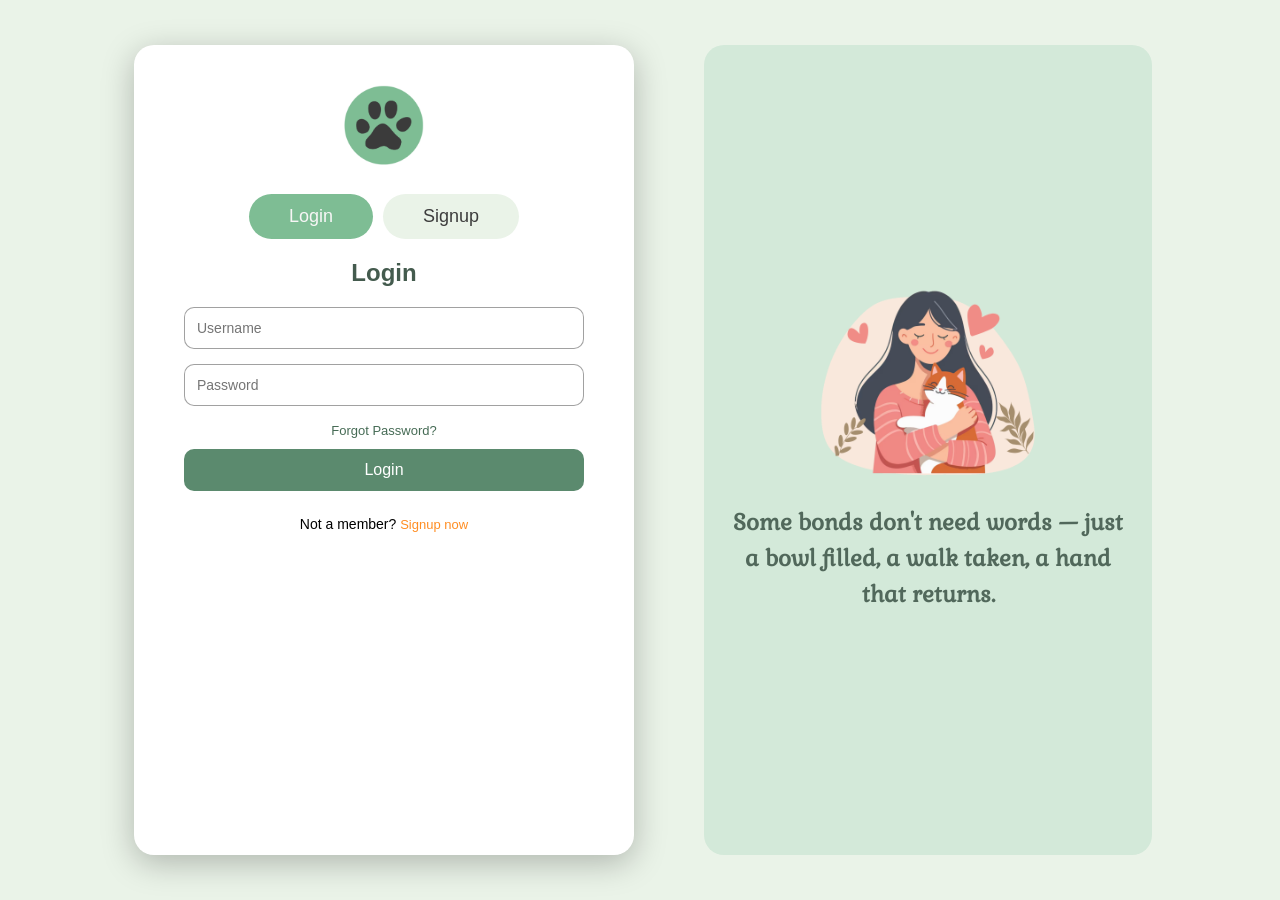
==== Frontend/pages/index.html @ 2515ae28 "Initial Commit" ====
<!DOCTYPE html>
<html lang="en">

<head>
    <meta charset="UTF-8">
    <meta name="viewport" content="width=device-width, initial-scale=1.0">
    <title>Pet Care Login & Signup</title>
    <link rel="stylesheet" href="/Frontend/css/style.css">
    <link rel="preconnect" href="https://fonts.googleapis.com">
    <link rel="preconnect" href="https://fonts.gstatic.com" crossorigin>
    <link
        href="https://fonts.googleapis.com/css2?family=Bricolage+Grotesque:opsz,wght@12..96,200..800&family=Cookie&family=Gabriela&family=Montserrat:ital,wght@0,100..900;1,100..900&display=swap"
        rel="stylesheet">
</head>

<body>
    <div class="container">
        <div class="background">
        <img src="/Frontend/assets/bg.png">
        <h2 id="quote">Some bonds don't need words — just a bowl filled, a walk taken, a hand that returns.</h2>
    </div>
    <div class="form-div">
        <div class="form-container">
            <img src="/Frontend/assets/logo.png" alt="Pet Care Logo" class="logo">

            <div class="toggle-buttons">
                <button id="loginBtn" class="active">Login</button>
                <button id="signupBtn">Signup</button>
            </div>

            <!-- LOGIN FORM -->
            <form id="loginForm" class="form-content">
                <h2>Login</h2>
                <input type="text" id="loginEmail" placeholder="Username" required>
                <input type="password" id="loginPassword" placeholder="Password" required>
                <div class="link-group">
                    <a href="#" id="forgotPasswordLink">Forgot Password?</a>
                </div>
                <button type="submit" class="submit-btn">Login</button>
                <p>Not a member? <a href="#" onclick="showSignup()">Signup now</a></p>
            </form>

            <!-- SIGNUP FORM -->
            <form id="signupForm" class="form-content" style="display: none;">
                <h2>Signup</h2>
                <input type="text" id="signupUsername" placeholder="Username" required>
                <input type="email" id="signupEmail" placeholder="Email Address" required>
                <input type="password" id="signupPassword" placeholder="Password" required>
                <button type="submit" class="submit-btn">Signup</button>
                <p>Already a member? <a href="#" onclick="showLogin()">Login now</a></p>
            </form>

            <!-- FORGOT PASSWORD -->
            <form id="forgotPasswordSection" class="form-content" style="display: none;">
                <h2>Reset Password</h2>
                <input type="email" id="resetEmail" placeholder="Enter your email" required>
                <button type="button" id="sendResetLinkBtn" class="submit-btn">Send Reset Link</button>
                <div class="link-group">
                    <a href="#" id="backToLogin">Back to Login</a>
                </div>
            </form>
        </div>
    </div>
    </div>
    <script src="app.js"></script>
</body>

</html>
---- Frontend/css/style.css ----
* {
  margin: 0;
  padding: 0;
  box-sizing: border-box;
  font-family: "Poppins", sans-serif;
}

body,
html {
  height: 100%;
  overflow: hidden;
  background-color: #eaf3e8;
}

/* Login-Signup Page */

.container {
  display: flex;
  flex-direction: column;
  flex-wrap: wrap;
}

.form-div {
  height: 100%;
  width: 60%;
}

.background {
  display: flex;
  flex-direction: column;
  justify-content: center;
  align-items: center;
  background-color: #d3e9d9;
  position: absolute;
  border-radius: 20px;
  left: 55%;
  top: 5%;
  height: 90%;
  width: 35%;
  z-index: 1;
}

.background img {
  height: auto;
  width: 50%;
}

#quote {
  font-family: "Gabriela", sans-serif;
  color: #445b4e;
  font-size: 1.4rem;
  text-align: center;
  max-width: 400px;
  margin: 24px auto 0;
  line-height: 1.6;
  opacity: 0.9;
}

.form-container {
  position: absolute;
  top: 50%;
  left: 30%;
  transform: translate(-50%, -50%);
  background: #ffffff;
  backdrop-filter: blur(10px);
  border-radius: 20px;
  padding: 40px 50px;
  width: 500px;
  height: 90%;
  box-shadow: 0 8px 32px rgba(0, 0, 0, 0.25);
  text-align: center;
}

.logo {
  width: 80px;
  margin-bottom: 25px;
}

.toggle-buttons {
  display: flex;
  justify-content: center;
  gap: 10px;
  margin-bottom: 20px;
}

.toggle-buttons button {
  background: #eaf3e8;
  border: none;
  padding: 12px 40px;
  border-radius: 50px;
  font-size: 18px;
  color: rgb(247, 246, 246);
  cursor: pointer;
  transition: 0.3s;
}

#signupBtn {
  color: rgb(61, 61, 61);
}

#signupBtn:hover {
  color: rgb(247, 246, 246);
}

.toggle-buttons button:hover,
.toggle-buttons button.active {
  background: #7ebd94;
}

form {
  display: flex;
  flex-direction: column;
}

form h2 {
  margin-bottom: 20px;
  color: #445b4e;
}

form input {
  margin-bottom: 15px;
  padding: 12px;
  border: 1px solid rgba(87, 87, 87, 0.555);
  border-radius: 10px;
  font-size: 14px;
  width: 100%;
  max-width: 400px;
}

form a {
  font-size: 13px;
  color: #466b55;
  text-decoration: none;
  margin-bottom: 20px;
}

form a:hover {
  text-decoration: underline;
}

.submit-btn {
  background-color: #5b8a6e;
  border: none;
  padding: 12px;
  border-radius: 10px;
  color: white;
  font-size: 16px;
  cursor: pointer;
  transition: 0.3s;
  margin-top: 10px;
  margin-bottom: 10px;
  width: 100%;
}

.submit-btn:hover {
  background-color: #75ac8a;
}

p {
  font-size: 14px;
  margin-top: 15px;
}

p a {
  color: #ff8d22;
  text-decoration: none;
}

p a:hover {
  text-decoration: underline;
}

input[type="password"] {
  font-size: 14px;
}


/* Roles Page */

.role-container{
  display: flex;
  flex-direction: column;
  justify-content: center;
  align-items: center;
  height: fit-content;
  width:40%;
  background-color: white;
  border: none;
  border-radius: 20px;
  box-shadow: 1px 2px 6px rgba(0, 0, 0, 0.322);
  margin: 9rem auto;
  padding:4rem 6rem;
}

.role-container h2{
  color: #445b4e;
  padding-bottom: 2rem;
  font-size: 2rem;
}

#ownerBtn, #caregiverBtn, #code-container button{
  background-color: #85c59c;
  color: #ffffff;
  padding: 0.5rem 0.5rem;
  font-size: 1rem;
  margin: auto 0.5rem;
  border: 1px solid rgba(20, 20, 20, 0.356);
  border-radius: 8px;
}

#ownerBtn:hover,#caregiverBtn:hover, #code-container button:hover{
  background-color: #5b8a6e;
}

.img-container{
  display: flex;
  flex-direction: row;
  align-self: flex-end;
  /* position: absolute; */
  width:30%;
  height: 40%;
  z-index: 1;
}

#roleImg{
  position: absolute;
  top:30%;
  padding-left: 1rem;
  height: auto;
  width:auto;
  /* z-index: 1; */
}

#code-container{
  margin-top: 1.5rem;
}

#code-container h3{
  color:#466b55;
  font-size: 1.5rem;
}

#code-container button{
  margin: 0.2rem 3rem;
  text-align: center;
}
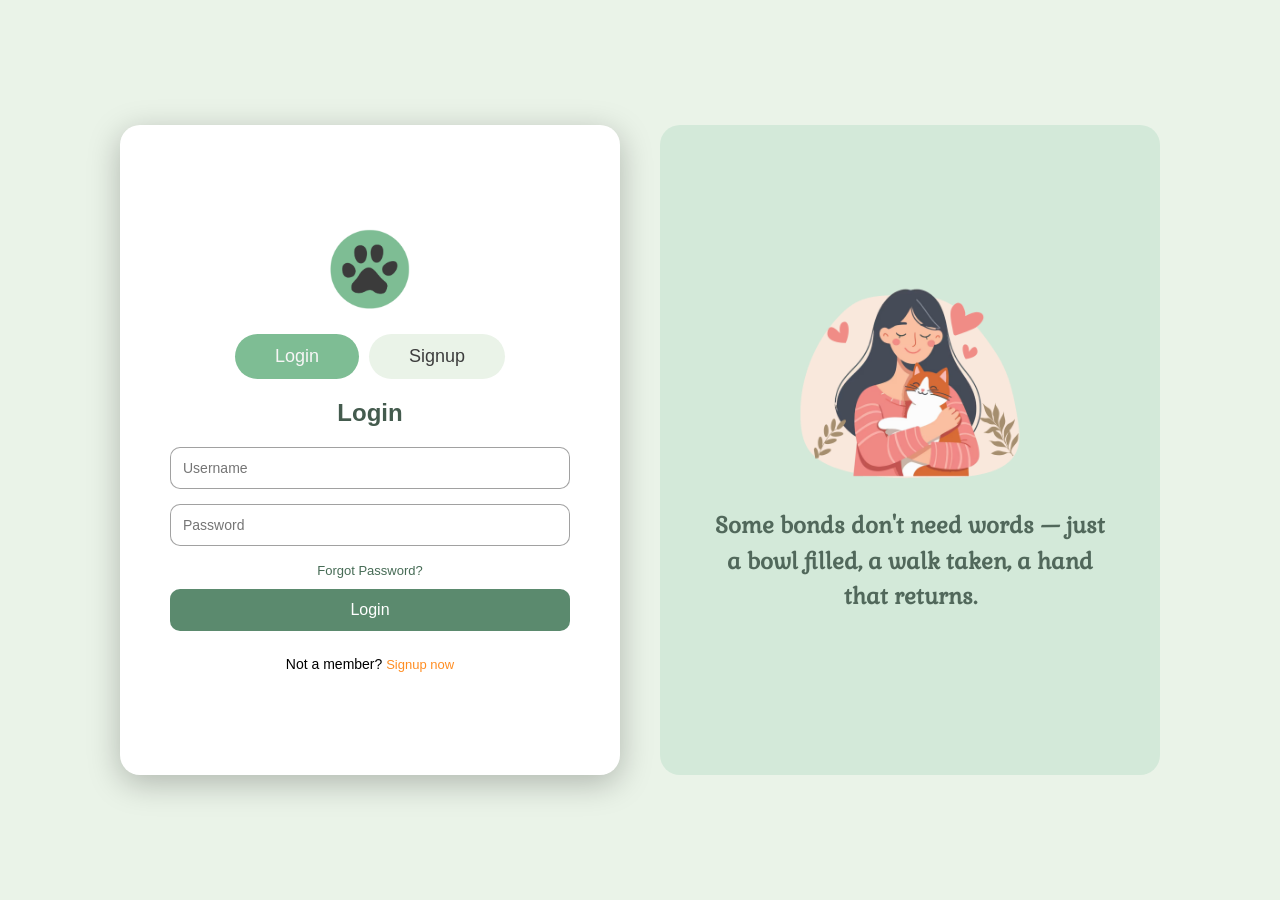
==== commit a95b924a: "Mobile Responsive login/Signup page" ====
--- a/Frontend/pages/index.html
+++ b/Frontend/pages/index.html
@@ -14,55 +14,56 @@
 </head>
 
 <body>
-    <div class="container">
-        <div class="background">
-        <img src="/Frontend/assets/bg.png">
-        <h2 id="quote">Some bonds don't need words — just a bowl filled, a walk taken, a hand that returns.</h2>
-    </div>
     <div class="form-div">
-        <div class="form-container">
-            <img src="/Frontend/assets/logo.png" alt="Pet Care Logo" class="logo">
+        <div class="container">
+            <div class="form-container">
+                <img src="/Frontend/assets/logo.png" alt="Pet Care Logo" class="logo">
 
-            <div class="toggle-buttons">
-                <button id="loginBtn" class="active">Login</button>
-                <button id="signupBtn">Signup</button>
+                <div class="toggle-buttons">
+                    <button id="loginBtn" class="active">Login</button>
+                    <button id="signupBtn">Signup</button>
+                </div>
+
+                <!-- LOGIN FORM -->
+                <form id="loginForm" class="form-content">
+                    <h2>Login</h2>
+                    <input type="text" id="loginEmail" placeholder="Username" required>
+                    <input type="password" id="loginPassword" placeholder="Password" required>
+                    <div class="link-group">
+                        <a href="#" id="forgotPasswordLink">Forgot Password?</a>
+                    </div>
+                    <button type="submit" class="submit-btn">Login</button>
+                    <p>Not a member? <a href="#" onclick="showSignup()">Signup now</a></p>
+                </form>
+
+                <!-- SIGNUP FORM -->
+                <form id="signupForm" class="form-content" style="display: none;">
+                    <h2>Signup</h2>
+                    <input type="text" id="signupUsername" placeholder="Username" required>
+                    <input type="email" id="signupEmail" placeholder="Email Address" required>
+                    <input type="password" id="signupPassword" placeholder="Password" required>
+                    <button type="submit" class="submit-btn">Signup</button>
+                    <p>Already a member? <a href="#" onclick="showLogin()">Login now</a></p>
+                </form>
+
+                <!-- FORGOT PASSWORD -->
+                <form id="forgotPasswordSection" class="form-content" style="display: none;">
+                    <h2>Reset Password</h2>
+                    <input type="email" id="resetEmail" placeholder="Enter your email" required>
+                    <button type="button" id="sendResetLinkBtn" class="submit-btn">Send Reset Link</button>
+                    <div class="link-group">
+                        <a href="#" id="backToLogin">Back to Login</a>
+                    </div>
+                </form>
+
             </div>
+           <div class="background">
+                <img src="/Frontend/assets/bg.png">
+                <h2 id="quote">Some bonds don't need words — just a bowl filled, a walk taken, a hand that returns.</h2>
+            </div> 
+        </div>
 
-            <!-- LOGIN FORM -->
-            <form id="loginForm" class="form-content">
-                <h2>Login</h2>
-                <input type="text" id="loginEmail" placeholder="Username" required>
-                <input type="password" id="loginPassword" placeholder="Password" required>
-                <div class="link-group">
-                    <a href="#" id="forgotPasswordLink">Forgot Password?</a>
-                </div>
-                <button type="submit" class="submit-btn">Login</button>
-                <p>Not a member? <a href="#" onclick="showSignup()">Signup now</a></p>
-            </form>
-
-            <!-- SIGNUP FORM -->
-            <form id="signupForm" class="form-content" style="display: none;">
-                <h2>Signup</h2>
-                <input type="text" id="signupUsername" placeholder="Username" required>
-                <input type="email" id="signupEmail" placeholder="Email Address" required>
-                <input type="password" id="signupPassword" placeholder="Password" required>
-                <button type="submit" class="submit-btn">Signup</button>
-                <p>Already a member? <a href="#" onclick="showLogin()">Login now</a></p>
-            </form>
-
-            <!-- FORGOT PASSWORD -->
-            <form id="forgotPasswordSection" class="form-content" style="display: none;">
-                <h2>Reset Password</h2>
-                <input type="email" id="resetEmail" placeholder="Enter your email" required>
-                <button type="button" id="sendResetLinkBtn" class="submit-btn">Send Reset Link</button>
-                <div class="link-group">
-                    <a href="#" id="backToLogin">Back to Login</a>
-                </div>
-            </form>
-        </div>
-    </div>
-    </div>
-    <script src="app.js"></script>
+        <script src="app.js"></script>
 </body>
 
 </html>
--- a/Frontend/css/style.css
+++ b/Frontend/css/style.css
@@ -16,13 +16,36 @@
 
 .container {
   display: flex;
-  flex-direction: column;
+  flex-direction: row;
+  align-items: stretch;
+  justify-content: center;
+  width: 100%;
+  height: 80%;
+  max-height: 650px;
+  gap:40px;
   flex-wrap: wrap;
 }
 
 .form-div {
   height: 100%;
-  width: 60%;
+  width: 100%;
+  display: flex;
+  justify-content: center;
+  align-items: center;
+}
+
+.form-container {
+  max-width: 500px;
+  background: #ffffff;
+  backdrop-filter: blur(10px);
+  border-radius: 20px;
+  padding: 40px 50px;
+  display: flex;
+  flex-direction: column;
+  justify-content: center;
+  flex: 1 1 50%;
+  box-shadow: 0 8px 32px rgba(0, 0, 0, 0.25);
+  text-align: center;
 }
 
 .background {
@@ -31,13 +54,11 @@
   justify-content: center;
   align-items: center;
   background-color: #d3e9d9;
-  position: absolute;
+  position: relative;
   border-radius: 20px;
-  left: 55%;
-  top: 5%;
-  height: 90%;
-  width: 35%;
-  z-index: 1;
+  flex: 1 1 50%;
+  max-width: 500px;
+  padding: 20px;
 }
 
 .background img {
@@ -56,24 +77,11 @@
   opacity: 0.9;
 }
 
-.form-container {
-  position: absolute;
-  top: 50%;
-  left: 30%;
-  transform: translate(-50%, -50%);
-  background: #ffffff;
-  backdrop-filter: blur(10px);
-  border-radius: 20px;
-  padding: 40px 50px;
-  width: 500px;
-  height: 90%;
-  box-shadow: 0 8px 32px rgba(0, 0, 0, 0.25);
-  text-align: center;
-}
 
 .logo {
   width: 80px;
   margin-bottom: 25px;
+  align-self: center;
 }
 
 .toggle-buttons {
@@ -174,8 +182,93 @@
   font-size: 14px;
 }
 
+/* Mobile responsiveness */
+ @media (max-width: 768px) {
+  html, body {
+    min-height: 100vh;
+    overflow-x: hidden;
+    overflow-y: auto;
+    height: auto;
+  }
+
+  .form-div {
+    display: flex;
+    flex-direction: column;
+    align-items: center;
+    width: 100%;
+    padding: 10px 20px 60px;
+    gap: 20px;
+    box-sizing: border-box;
+  }
+
+  .container {
+    order: 1;
+    width: 100%;
+  }
+
+  .form-container {
+    order: 2;
+    position: static;
+    transform: none;
+    width: 100%; 
+    max-width: 400px;
+    height: auto;
+    padding: 30px 25px;
+  }
+
+  .background {
+    position: static;
+    width: 100%;
+    max-width: 400px;
+    height: 100%;
+    padding: 25px 15px;
+    margin: 0 auto;
+  }
+
+  .background img {
+    width: 40%;
+  }
+
+  #quote {
+    font-size: 1.1rem;
+    max-width: 100%;
+  }
+
+  .toggle-buttons button {
+    padding: 10px 25px;
+    font-size: 15px;
+  }
+
+  form input {
+    max-width: 100%;
+  }
+}
+
+@media (max-width: 400px) {
+  .form-container {
+    padding: 25px 15px;
+    margin:1rem 1rem 1rem;
+    margin-bottom: 1rem;
+  }
+
+  .toggle-buttons {
+    gap: 6px;
+  }
+
+  .toggle-buttons button {
+    padding: 8px 18px;
+    font-size: 14px;
+  }
+}
 
 /* Roles Page */
+
+.roleBox{
+  display: flex;
+  flex-direction: column;
+  align-self: center;
+  justify-content: center;
+}
 
 .role-container{
   display: flex;
@@ -189,7 +282,7 @@
   border-radius: 20px;
   box-shadow: 1px 2px 6px rgba(0, 0, 0, 0.322);
   margin: 9rem auto;
-  padding:4rem 6rem;
+  padding:4rem 4rem;
 }
 
 .role-container h2{
@@ -216,7 +309,6 @@
   display: flex;
   flex-direction: row;
   align-self: flex-end;
-  /* position: absolute; */
   width:30%;
   height: 40%;
   z-index: 1;
@@ -225,10 +317,8 @@
 #roleImg{
   position: absolute;
   top:30%;
-  padding-left: 1rem;
   height: auto;
   width:auto;
-  /* z-index: 1; */
 }
 
 #code-container{
